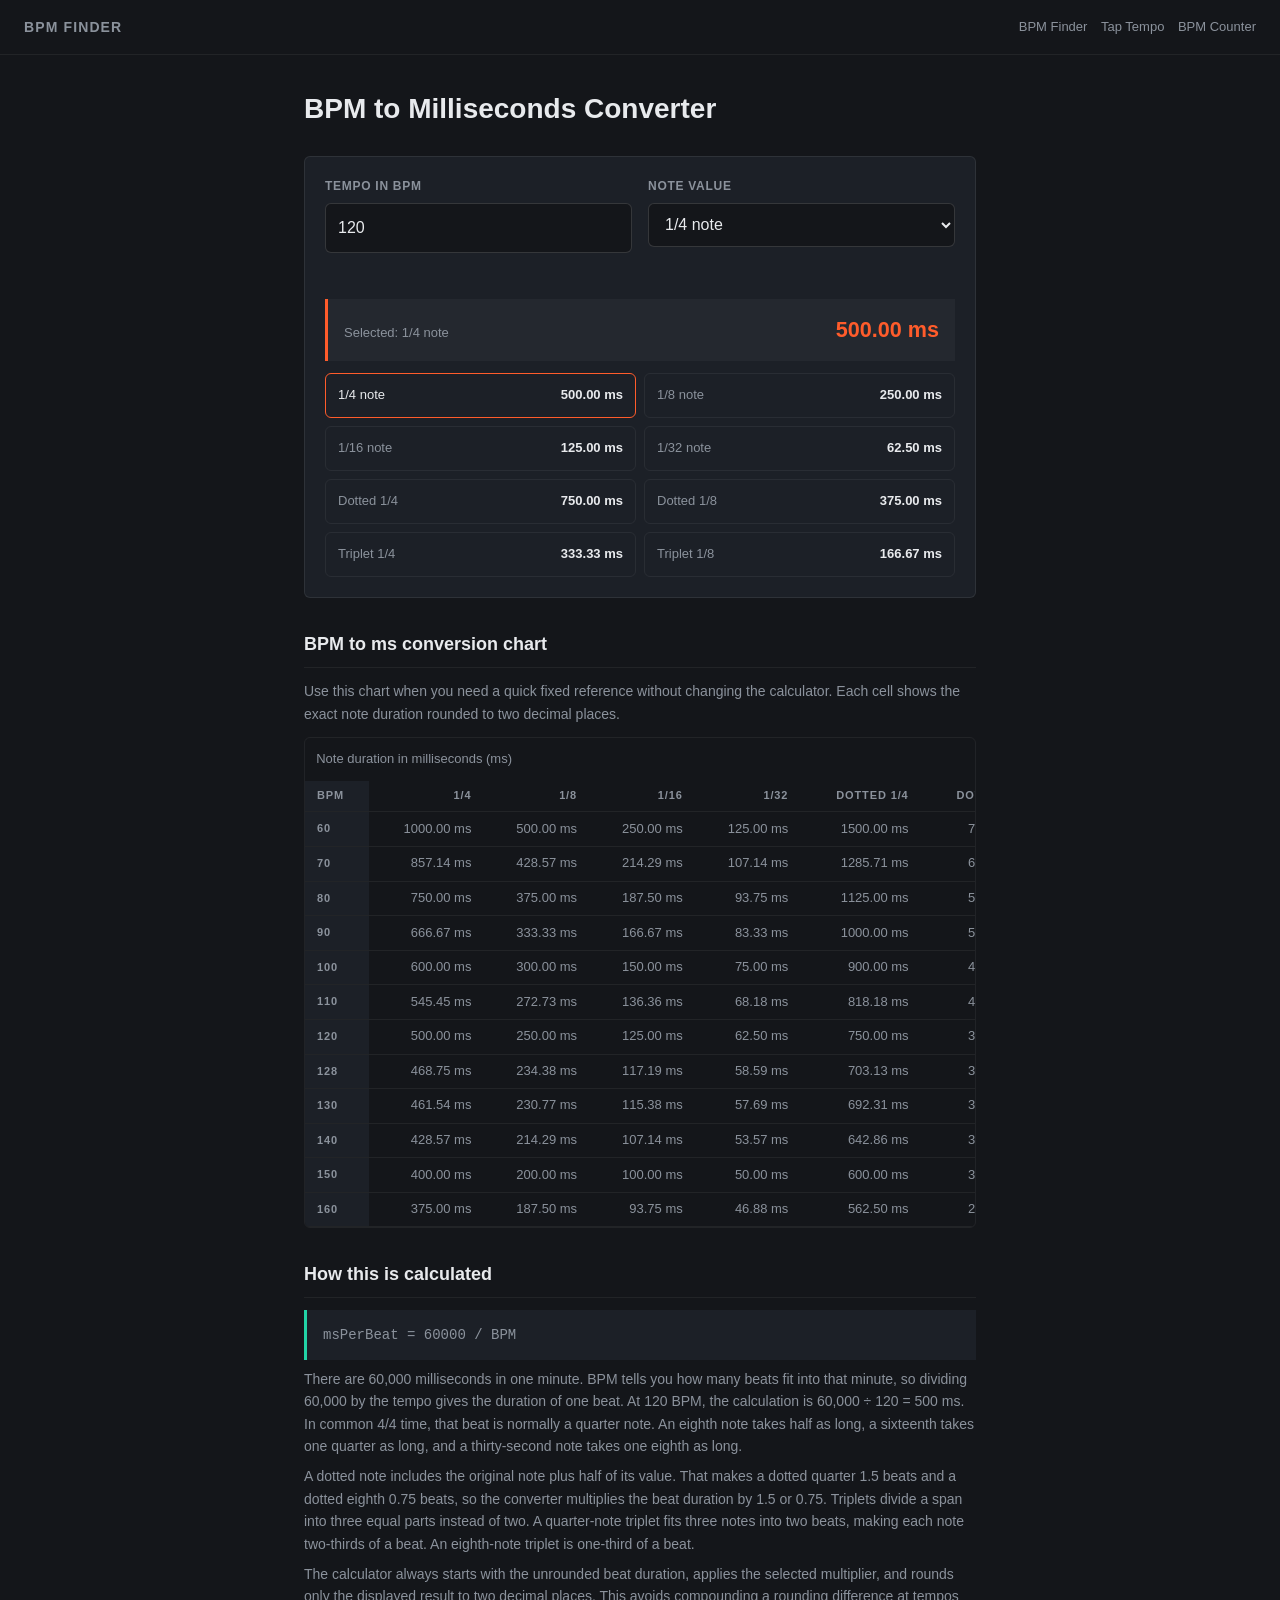
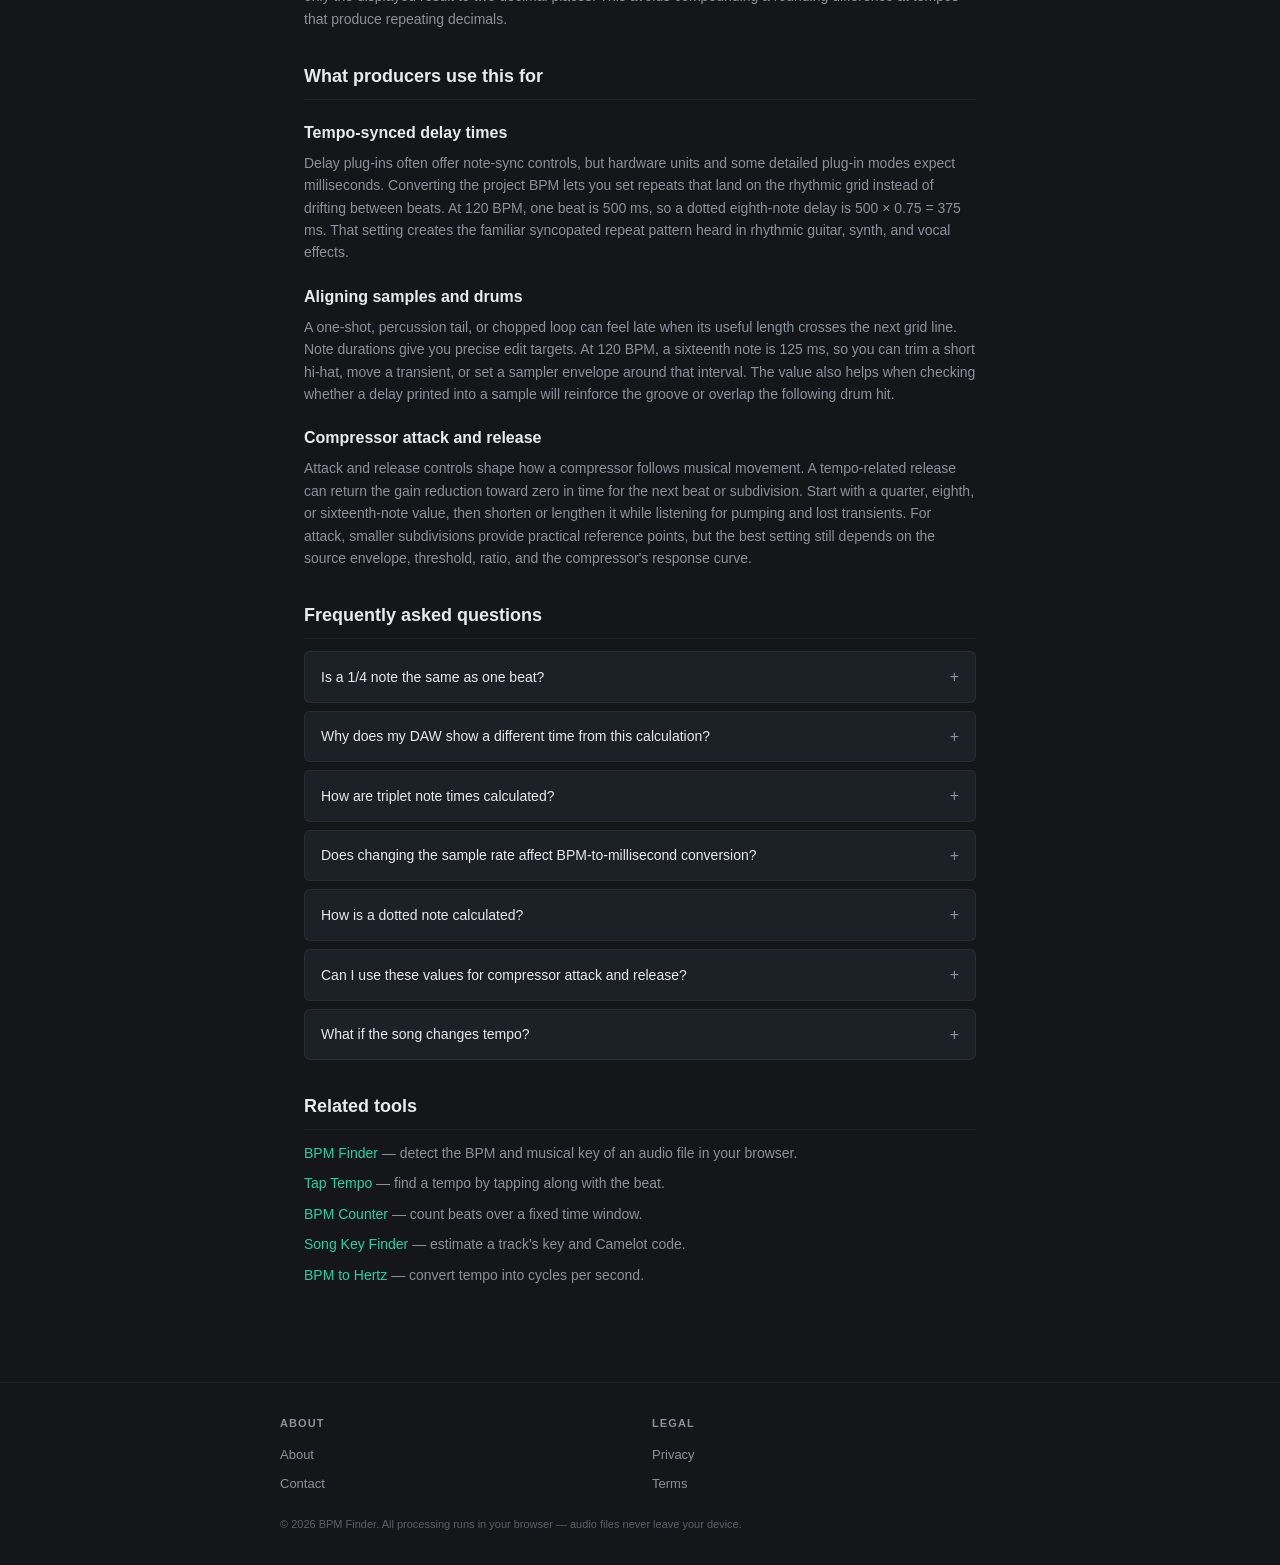
==== bpm-to-milliseconds/index.html @ 35e0aa10 "Add BPM to milliseconds converter" ====
<!DOCTYPE html>
<html lang="en">
<head>
  <meta charset="UTF-8">
  <meta name="viewport" content="width=device-width, initial-scale=1">
  <title>BPM to milliseconds converter for delay times | Free</title>
  <meta name="description" content="Free BPM to milliseconds converter for delay, samples, and compressor timing. Runs locally in your browser with no signup or upload required.">
  <link rel="canonical" href="https://getbpmfinder.com/bpm-to-milliseconds/">
  <meta property="og:type" content="website">
  <meta property="og:site_name" content="BPM Finder">
  <meta property="og:title" content="BPM to milliseconds converter for delay times">
  <meta property="og:description" content="Convert BPM to note lengths in milliseconds for delay, sample alignment, and compressor timing. Free and calculated locally.">
  <meta property="og:url" content="https://getbpmfinder.com/bpm-to-milliseconds/">
  <meta property="og:image" content="https://getbpmfinder.com/og-image.png">
  <meta name="twitter:card" content="summary_large_image">
  <meta name="twitter:title" content="BPM to milliseconds converter for delay times">
  <meta name="twitter:description" content="Convert BPM to note lengths in milliseconds for delay, sample alignment, and compressor timing.">
  <meta name="twitter:image" content="https://getbpmfinder.com/og-image.png">
  <link rel="icon" href="data:image/svg+xml,%3Csvg xmlns='http://www.w3.org/2000/svg' viewBox='0 0 32 32'%3E%3Crect width='32' height='32' rx='6' fill='%2314161a'/%3E%3Ctext x='16' y='21' font-family='monospace' font-size='11' font-weight='bold' fill='%23ff5c2b' text-anchor='middle'%3EMS%3C/text%3E%3C/svg%3E">
  <link rel="stylesheet" href="/style.css">
  <style>
    .site-header {
      display: flex;
      align-items: center;
      justify-content: space-between;
      gap: 1rem;
    }

    .site-nav {
      display: flex;
      flex-wrap: wrap;
      justify-content: flex-end;
      gap: 0.85rem;
      font-size: 0.8125rem;
    }

    .site-nav a {
      color: var(--text-muted);
      text-decoration: none;
    }

    .site-nav a:hover,
    .site-nav a:focus-visible {
      color: var(--text);
    }

    .converter-panel {
      background: var(--card);
      border: 1px solid rgba(255,255,255,0.08);
      border-radius: var(--radius);
      padding: 1.25rem;
      margin-bottom: 2rem;
    }

    .converter-controls {
      display: grid;
      grid-template-columns: repeat(2, minmax(0, 1fr));
      gap: 1rem;
      margin-bottom: 1rem;
    }

    .converter-field {
      display: flex;
      flex-direction: column;
      gap: 0.4rem;
    }

    .converter-field label {
      color: var(--text-muted);
      font-size: 0.75rem;
      font-weight: 600;
      letter-spacing: 0.06em;
      text-transform: uppercase;
    }

    .converter-input,
    .converter-select {
      width: 100%;
      min-height: 44px;
      padding: 0.7rem 0.75rem;
      border: 1px solid rgba(255,255,255,0.14);
      border-radius: var(--radius);
      background: var(--bg);
      color: var(--text);
      font: inherit;
    }

    .converter-input:focus,
    .converter-select:focus {
      border-color: var(--accent);
      outline: 2px solid rgba(255,92,43,0.2);
      outline-offset: 1px;
    }

    .input-message {
      min-height: 1.4em;
      margin: 0 0 0.75rem;
      color: #ff9b7c;
      font-size: 0.8125rem;
    }

    .selected-result {
      display: flex;
      align-items: baseline;
      justify-content: space-between;
      gap: 1rem;
      padding: 0.85rem 1rem;
      margin-bottom: 0.75rem;
      border-left: 3px solid var(--accent);
      background: rgba(255,255,255,0.035);
    }

    .selected-result span:first-child {
      color: var(--text-muted);
      font-size: 0.8125rem;
    }

    .selected-result strong {
      color: var(--accent);
      font-family: var(--font-heading);
      font-size: 1.35rem;
    }

    .note-results {
      display: grid;
      grid-template-columns: repeat(2, minmax(0, 1fr));
      gap: 0.5rem;
      list-style: none;
      padding: 0;
      margin: 0;
    }

    .note-result {
      display: flex;
      justify-content: space-between;
      gap: 0.75rem;
      padding: 0.7rem 0.75rem;
      border: 1px solid rgba(255,255,255,0.06);
      border-radius: var(--radius);
      color: var(--text-muted);
      font-size: 0.8125rem;
    }

    .note-result output {
      color: var(--text);
      font-weight: 600;
      white-space: nowrap;
    }

    .note-result.is-selected {
      border-color: var(--accent);
      color: var(--text);
    }

    .results-invalid .note-result output,
    .results-invalid .selected-result strong {
      color: var(--text-muted);
    }

    .chart-wrap {
      overflow-x: auto;
      margin: 0.75rem 0;
      border: 1px solid rgba(255,255,255,0.06);
      border-radius: var(--radius);
    }

    .conversion-table {
      min-width: 980px;
      margin: 0;
      font-variant-numeric: tabular-nums;
    }

    .conversion-table caption {
      padding: 0.7rem;
      color: var(--text-muted);
      text-align: left;
      caption-side: top;
    }

    .conversion-table th,
    .conversion-table td {
      white-space: nowrap;
      text-align: right;
    }

    .conversion-table th:first-child,
    .conversion-table td:first-child {
      position: sticky;
      left: 0;
      z-index: 1;
      text-align: left;
      background: var(--card);
    }

    .use-case h3 {
      margin: 1.25rem 0 0.4rem;
      color: var(--text);
      font-size: 1rem;
    }

    .formula {
      padding: 0.85rem 1rem;
      border-left: 3px solid var(--accent2);
      background: var(--card);
      color: var(--text);
      font-family: ui-monospace, SFMono-Regular, Menlo, Monaco, Consolas, monospace;
      overflow-wrap: anywhere;
    }

    @media (max-width: 620px) {
      .site-header {
        align-items: flex-start;
        flex-direction: column;
      }

      .site-nav {
        justify-content: flex-start;
      }

      .converter-controls,
      .note-results {
        grid-template-columns: 1fr;
      }

      .selected-result {
        align-items: flex-start;
        flex-direction: column;
        gap: 0.25rem;
      }
    }
  </style>
  <script type="application/ld+json">
  {
    "@context": "https://schema.org",
    "@graph": [
      {
        "@type": "WebApplication",
        "@id": "https://getbpmfinder.com/bpm-to-milliseconds/#app",
        "name": "BPM to Milliseconds Converter",
        "url": "https://getbpmfinder.com/bpm-to-milliseconds/",
        "applicationCategory": "UtilitiesApplication",
        "operatingSystem": "Any",
        "offers": {
          "@type": "Offer",
          "price": "0",
          "priceCurrency": "USD"
        },
        "description": "Convert BPM into millisecond values for quarter, eighth, sixteenth, thirty-second, dotted, and triplet notes in your browser."
      },
      {
        "@type": "FAQPage",
        "@id": "https://getbpmfinder.com/bpm-to-milliseconds/#faq",
        "mainEntity": [
          {
            "@type": "Question",
            "name": "Is a quarter note the same as one beat?",
            "acceptedAnswer": {
              "@type": "Answer",
              "text": "In 4/4 time, the quarter note normally receives one beat, so a quarter note and one beat have the same duration. Other time signatures can assign the beat to a different note value, so check the meter and the DAW grid before treating them as identical."
            }
          },
          {
            "@type": "Question",
            "name": "Why does my DAW show a different time from this calculation?",
            "acceptedAnswer": {
              "@type": "Answer",
              "text": "A DAW or plug-in may display a rounded value, samples instead of milliseconds, or the final timing after latency compensation. Sample-rate conversion and plug-in delay compensation can change how a time is represented or when audio is heard, even though the BPM-to-millisecond value itself follows the same formula."
            }
          },
          {
            "@type": "Question",
            "name": "How are triplet note times calculated?",
            "acceptedAnswer": {
              "@type": "Answer",
              "text": "A quarter-note triplet fits three equal notes into the time normally occupied by two quarter notes, so multiply the beat duration by 2/3. An eighth-note triplet is half that duration, which is the beat duration multiplied by 1/3."
            }
          },
          {
            "@type": "Question",
            "name": "Does changing the sample rate affect BPM-to-millisecond conversion?",
            "acceptedAnswer": {
              "@type": "Answer",
              "text": "No. The conversion depends only on BPM and note value. Changing the sample rate changes how many digital samples occur during that millisecond duration, but it does not change the duration in milliseconds."
            }
          },
          {
            "@type": "Question",
            "name": "How is a dotted note calculated?",
            "acceptedAnswer": {
              "@type": "Answer",
              "text": "A dot adds half of the original note value. A dotted quarter note is one quarter note plus one eighth note, so it lasts 1.5 beats. A dotted eighth note lasts 0.75 of a beat."
            }
          },
          {
            "@type": "Question",
            "name": "Can I use these values for compressor attack and release?",
            "acceptedAnswer": {
              "@type": "Answer",
              "text": "Yes, these values provide tempo-related starting points for attack and release controls measured in milliseconds. The musical result still depends on the source, compressor design, threshold, and ratio, so adjust by ear after entering a calculated value."
            }
          },
          {
            "@type": "Question",
            "name": "What if the song changes tempo?",
            "acceptedAnswer": {
              "@type": "Answer",
              "text": "Use the BPM of the section where the effect or edit occurs. A single conversion cannot represent multiple tempos at once. For tempo maps, automate the plug-in time or use note-synced mode so the DAW follows each tempo change."
            }
          }
        ]
      },
      {
        "@type": "BreadcrumbList",
        "@id": "https://getbpmfinder.com/bpm-to-milliseconds/#breadcrumb",
        "itemListElement": [
          {
            "@type": "ListItem",
            "position": 1,
            "name": "Home",
            "item": "https://getbpmfinder.com/"
          },
          {
            "@type": "ListItem",
            "position": 2,
            "name": "BPM to Milliseconds",
            "item": "https://getbpmfinder.com/bpm-to-milliseconds/"
          }
        ]
      }
    ]
  }
  </script>
</head>
<body>

<header class="site-header">
  <a href="/" class="site-logo">BPM Finder</a>
  <nav class="site-nav" aria-label="Primary navigation">
    <a href="/">BPM Finder</a>
    <a href="/tap-tempo/">Tap Tempo</a>
    <a href="/bpm-counter/">BPM Counter</a>
  </nav>
</header>

<main>
  <h1>BPM to Milliseconds Converter</h1>

  <section class="converter-panel" aria-label="BPM to milliseconds calculator">
    <div class="converter-controls">
      <div class="converter-field">
        <label for="bpmInput">Tempo in BPM</label>
        <input class="converter-input" id="bpmInput" name="bpm" type="number" min="20" max="300" step="0.01" value="120" inputmode="decimal" aria-describedby="bpmMessage">
      </div>
      <div class="converter-field">
        <label for="noteSelect">Note value</label>
        <select class="converter-select" id="noteSelect" name="note">
          <option value="quarter" selected>1/4 note</option>
          <option value="eighth">1/8 note</option>
          <option value="sixteenth">1/16 note</option>
          <option value="thirtySecond">1/32 note</option>
          <option value="dottedQuarter">Dotted 1/4</option>
          <option value="dottedEighth">Dotted 1/8</option>
          <option value="quarterTriplet">Triplet 1/4</option>
          <option value="eighthTriplet">Triplet 1/8</option>
        </select>
      </div>
    </div>

    <p class="input-message" id="bpmMessage" role="alert" aria-live="polite"></p>

    <div id="resultsCard" aria-live="polite">
      <div class="selected-result">
        <span id="selectedLabel">Selected: 1/4 note</span>
        <strong id="selectedValue">500.00 ms</strong>
      </div>
      <ul class="note-results" aria-label="All note values">
        <li class="note-result is-selected" data-note="quarter"><span>1/4 note</span><output id="quarterResult">500.00 ms</output></li>
        <li class="note-result" data-note="eighth"><span>1/8 note</span><output id="eighthResult">250.00 ms</output></li>
        <li class="note-result" data-note="sixteenth"><span>1/16 note</span><output id="sixteenthResult">125.00 ms</output></li>
        <li class="note-result" data-note="thirtySecond"><span>1/32 note</span><output id="thirtySecondResult">62.50 ms</output></li>
        <li class="note-result" data-note="dottedQuarter"><span>Dotted 1/4</span><output id="dottedQuarterResult">750.00 ms</output></li>
        <li class="note-result" data-note="dottedEighth"><span>Dotted 1/8</span><output id="dottedEighthResult">375.00 ms</output></li>
        <li class="note-result" data-note="quarterTriplet"><span>Triplet 1/4</span><output id="quarterTripletResult">333.33 ms</output></li>
        <li class="note-result" data-note="eighthTriplet"><span>Triplet 1/8</span><output id="eighthTripletResult">166.67 ms</output></li>
      </ul>
    </div>
  </section>

  <section class="info-section">
    <h2>BPM to ms conversion chart</h2>
    <p>Use this chart when you need a quick fixed reference without changing the calculator. Each cell shows the exact note duration rounded to two decimal places.</p>
    <div class="chart-wrap" tabindex="0" aria-label="Scrollable BPM conversion chart">
      <table class="bpm-table conversion-table">
        <caption>Note duration in milliseconds (ms)</caption>
        <thead>
          <tr>
            <th scope="col">BPM</th>
            <th scope="col">1/4</th>
            <th scope="col">1/8</th>
            <th scope="col">1/16</th>
            <th scope="col">1/32</th>
            <th scope="col">Dotted 1/4</th>
            <th scope="col">Dotted 1/8</th>
            <th scope="col">Triplet 1/4</th>
            <th scope="col">Triplet 1/8</th>
          </tr>
        </thead>
        <tbody>
          <tr><th scope="row">60</th><td>1000.00 ms</td><td>500.00 ms</td><td>250.00 ms</td><td>125.00 ms</td><td>1500.00 ms</td><td>750.00 ms</td><td>666.67 ms</td><td>333.33 ms</td></tr>
          <tr><th scope="row">70</th><td>857.14 ms</td><td>428.57 ms</td><td>214.29 ms</td><td>107.14 ms</td><td>1285.71 ms</td><td>642.86 ms</td><td>571.43 ms</td><td>285.71 ms</td></tr>
          <tr><th scope="row">80</th><td>750.00 ms</td><td>375.00 ms</td><td>187.50 ms</td><td>93.75 ms</td><td>1125.00 ms</td><td>562.50 ms</td><td>500.00 ms</td><td>250.00 ms</td></tr>
          <tr><th scope="row">90</th><td>666.67 ms</td><td>333.33 ms</td><td>166.67 ms</td><td>83.33 ms</td><td>1000.00 ms</td><td>500.00 ms</td><td>444.44 ms</td><td>222.22 ms</td></tr>
          <tr><th scope="row">100</th><td>600.00 ms</td><td>300.00 ms</td><td>150.00 ms</td><td>75.00 ms</td><td>900.00 ms</td><td>450.00 ms</td><td>400.00 ms</td><td>200.00 ms</td></tr>
          <tr><th scope="row">110</th><td>545.45 ms</td><td>272.73 ms</td><td>136.36 ms</td><td>68.18 ms</td><td>818.18 ms</td><td>409.09 ms</td><td>363.64 ms</td><td>181.82 ms</td></tr>
          <tr><th scope="row">120</th><td>500.00 ms</td><td>250.00 ms</td><td>125.00 ms</td><td>62.50 ms</td><td>750.00 ms</td><td>375.00 ms</td><td>333.33 ms</td><td>166.67 ms</td></tr>
          <tr><th scope="row">128</th><td>468.75 ms</td><td>234.38 ms</td><td>117.19 ms</td><td>58.59 ms</td><td>703.13 ms</td><td>351.56 ms</td><td>312.50 ms</td><td>156.25 ms</td></tr>
          <tr><th scope="row">130</th><td>461.54 ms</td><td>230.77 ms</td><td>115.38 ms</td><td>57.69 ms</td><td>692.31 ms</td><td>346.15 ms</td><td>307.69 ms</td><td>153.85 ms</td></tr>
          <tr><th scope="row">140</th><td>428.57 ms</td><td>214.29 ms</td><td>107.14 ms</td><td>53.57 ms</td><td>642.86 ms</td><td>321.43 ms</td><td>285.71 ms</td><td>142.86 ms</td></tr>
          <tr><th scope="row">150</th><td>400.00 ms</td><td>200.00 ms</td><td>100.00 ms</td><td>50.00 ms</td><td>600.00 ms</td><td>300.00 ms</td><td>266.67 ms</td><td>133.33 ms</td></tr>
          <tr><th scope="row">160</th><td>375.00 ms</td><td>187.50 ms</td><td>93.75 ms</td><td>46.88 ms</td><td>562.50 ms</td><td>281.25 ms</td><td>250.00 ms</td><td>125.00 ms</td></tr>
        </tbody>
      </table>
    </div>
  </section>

  <section class="info-section">
    <h2>How this is calculated</h2>
    <p class="formula">msPerBeat = 60000 / BPM</p>
    <p>There are 60,000 milliseconds in one minute. BPM tells you how many beats fit into that minute, so dividing 60,000 by the tempo gives the duration of one beat. At 120 BPM, the calculation is 60,000 ÷ 120 = 500 ms. In common 4/4 time, that beat is normally a quarter note. An eighth note takes half as long, a sixteenth takes one quarter as long, and a thirty-second note takes one eighth as long.</p>
    <p>A dotted note includes the original note plus half of its value. That makes a dotted quarter 1.5 beats and a dotted eighth 0.75 beats, so the converter multiplies the beat duration by 1.5 or 0.75. Triplets divide a span into three equal parts instead of two. A quarter-note triplet fits three notes into two beats, making each note two-thirds of a beat. An eighth-note triplet is one-third of a beat.</p>
    <p>The calculator always starts with the unrounded beat duration, applies the selected multiplier, and rounds only the displayed result to two decimal places. This avoids compounding a rounding difference at tempos that produce repeating decimals.</p>
  </section>

  <section class="info-section use-case">
    <h2>What producers use this for</h2>

    <h3>Tempo-synced delay times</h3>
    <p>Delay plug-ins often offer note-sync controls, but hardware units and some detailed plug-in modes expect milliseconds. Converting the project BPM lets you set repeats that land on the rhythmic grid instead of drifting between beats. At 120 BPM, one beat is 500 ms, so a dotted eighth-note delay is 500 × 0.75 = 375 ms. That setting creates the familiar syncopated repeat pattern heard in rhythmic guitar, synth, and vocal effects.</p>

    <h3>Aligning samples and drums</h3>
    <p>A one-shot, percussion tail, or chopped loop can feel late when its useful length crosses the next grid line. Note durations give you precise edit targets. At 120 BPM, a sixteenth note is 125 ms, so you can trim a short hi-hat, move a transient, or set a sampler envelope around that interval. The value also helps when checking whether a delay printed into a sample will reinforce the groove or overlap the following drum hit.</p>

    <h3>Compressor attack and release</h3>
    <p>Attack and release controls shape how a compressor follows musical movement. A tempo-related release can return the gain reduction toward zero in time for the next beat or subdivision. Start with a quarter, eighth, or sixteenth-note value, then shorten or lengthen it while listening for pumping and lost transients. For attack, smaller subdivisions provide practical reference points, but the best setting still depends on the source envelope, threshold, ratio, and the compressor's response curve.</p>
  </section>

  <section class="info-section faq-section">
    <h2>Frequently asked questions</h2>

    <details>
      <summary>Is a 1/4 note the same as one beat?</summary>
      <div class="faq-answer">In 4/4 time, the quarter note normally receives one beat, so a quarter note and one beat have the same duration. Other time signatures can assign the beat to a different note value, so check the meter and the DAW grid before treating them as identical.</div>
    </details>

    <details>
      <summary>Why does my DAW show a different time from this calculation?</summary>
      <div class="faq-answer">A DAW or plug-in may display a rounded value, samples instead of milliseconds, or the final timing after latency compensation. Sample-rate conversion and plug-in delay compensation can change how a time is represented or when audio is heard, even though the BPM-to-millisecond value itself follows the same formula.</div>
    </details>

    <details>
      <summary>How are triplet note times calculated?</summary>
      <div class="faq-answer">A quarter-note triplet fits three equal notes into the time normally occupied by two quarter notes, so multiply the beat duration by 2/3. An eighth-note triplet is half that duration, which is the beat duration multiplied by 1/3.</div>
    </details>

    <details>
      <summary>Does changing the sample rate affect BPM-to-millisecond conversion?</summary>
      <div class="faq-answer">No. The conversion depends only on BPM and note value. Changing the sample rate changes how many digital samples occur during that millisecond duration, but it does not change the duration in milliseconds.</div>
    </details>

    <details>
      <summary>How is a dotted note calculated?</summary>
      <div class="faq-answer">A dot adds half of the original note value. A dotted quarter note is one quarter note plus one eighth note, so it lasts 1.5 beats. A dotted eighth note lasts 0.75 of a beat.</div>
    </details>

    <details>
      <summary>Can I use these values for compressor attack and release?</summary>
      <div class="faq-answer">Yes, these values provide tempo-related starting points for attack and release controls measured in milliseconds. The musical result still depends on the source, compressor design, threshold, and ratio, so adjust by ear after entering a calculated value.</div>
    </details>

    <details>
      <summary>What if the song changes tempo?</summary>
      <div class="faq-answer">Use the BPM of the section where the effect or edit occurs. A single conversion cannot represent multiple tempos at once. For tempo maps, automate the plug-in time or use note-synced mode so the DAW follows each tempo change.</div>
    </details>
  </section>

  <section class="info-section">
    <h2>Related tools</h2>
    <ul class="related-list">
      <li><a href="/">BPM Finder</a> — detect the BPM and musical key of an audio file in your browser.</li>
      <li><a href="/tap-tempo/">Tap Tempo</a> — find a tempo by tapping along with the beat.</li>
      <li><a href="/bpm-counter/">BPM Counter</a> — count beats over a fixed time window.</li>
      <li><a href="/song-key-finder/">Song Key Finder</a> — estimate a track's key and Camelot code.</li>
      <li><a href="/bpm-to-hertz/">BPM to Hertz</a> — convert tempo into cycles per second.</li>
    </ul>
  </section>
</main>

<footer class="site-footer">
  <div class="footer-inner">
    <div class="footer-col">
      <h3>About</h3>
      <ul>
        <li><a href="/about/">About</a></li>
        <li><a href="/contact/">Contact</a></li>
      </ul>
    </div>
    <div class="footer-col">
      <h3>Legal</h3>
      <ul>
        <li><a href="/privacy/">Privacy</a></li>
        <li><a href="/terms/">Terms</a></li>
      </ul>
    </div>
  </div>
  <p class="footer-copy">&copy; 2026 BPM Finder. All processing runs in your browser — audio files never leave your device.</p>
</footer>

<script>
const bpmInput = document.getElementById('bpmInput');
const noteSelect = document.getElementById('noteSelect');
const bpmMessage = document.getElementById('bpmMessage');
const resultsCard = document.getElementById('resultsCard');
const selectedLabel = document.getElementById('selectedLabel');
const selectedValue = document.getElementById('selectedValue');

const noteValues = {
  quarter: { label: '1/4 note', multiplier: 1 },
  eighth: { label: '1/8 note', multiplier: 0.5 },
  sixteenth: { label: '1/16 note', multiplier: 0.25 },
  thirtySecond: { label: '1/32 note', multiplier: 0.125 },
  dottedQuarter: { label: 'Dotted 1/4', multiplier: 1.5 },
  dottedEighth: { label: 'Dotted 1/8', multiplier: 0.75 },
  quarterTriplet: { label: 'Triplet 1/4', multiplier: 2 / 3 },
  eighthTriplet: { label: 'Triplet 1/8', multiplier: 1 / 3 }
};

function showInvalidInput() {
  bpmMessage.textContent = 'Enter a valid BPM from 20 to 300.';
  resultsCard.classList.add('results-invalid');
  selectedValue.textContent = '—';

  Object.keys(noteValues).forEach((key) => {
    document.getElementById(key + 'Result').textContent = '—';
  });
}

function updateConverter() {
  const rawValue = bpmInput.value.trim();
  const bpm = Number(rawValue);

  if (rawValue === '' || !Number.isFinite(bpm) || bpm < 20 || bpm > 300) {
    showInvalidInput();
    return;
  }

  bpmMessage.textContent = '';
  resultsCard.classList.remove('results-invalid');
  const msPerBeat = 60000 / bpm;

  Object.entries(noteValues).forEach(([key, note]) => {
    const value = msPerBeat * note.multiplier;
    document.getElementById(key + 'Result').textContent = value.toFixed(2) + ' ms';
  });

  const selectedKey = noteSelect.value;
  const selectedNote = noteValues[selectedKey];
  selectedLabel.textContent = 'Selected: ' + selectedNote.label;
  selectedValue.textContent = (msPerBeat * selectedNote.multiplier).toFixed(2) + ' ms';

  document.querySelectorAll('.note-result').forEach((row) => {
    row.classList.toggle('is-selected', row.dataset.note === selectedKey);
  });
}

bpmInput.addEventListener('input', updateConverter);
noteSelect.addEventListener('change', updateConverter);
updateConverter();
</script>
</body>
</html>
---- style.css ----
/* ============================================
   BPM Finder — style.css
   Design: dark hardware-panel aesthetic
   ============================================ */

:root {
  --bg: #14161a;
  --card: #1c2027;
  --card-hover: #23272f;
  --text: #e8eaed;
  --text-muted: #8b929c;
  --accent: #ff5c2b;
  --accent2: #22d3a6;
  --radius: 6px;
  --font-heading: 'Space Grotesk', sans-serif;
  --font-body: 'Inter', sans-serif;
  --transition: 0.2s ease;
}

/* Reset */
*, *::before, *::after {
  box-sizing: border-box;
  margin: 0;
  padding: 0;
}

html {
  font-size: 16px;
  -webkit-text-size-adjust: 100%;
}

body {
  font-family: var(--font-body);
  background: var(--bg);
  color: var(--text);
  line-height: 1.6;
  min-height: 100vh;
  display: flex;
  flex-direction: column;
}

/* Focus ring */
:focus-visible {
  outline: 2px solid var(--accent2);
  outline-offset: 2px;
}

/* Reduced motion */
@media (prefers-reduced-motion: reduce) {
  *, *::before, *::after {
    animation-duration: 0.01ms !important;
    animation-iteration-count: 1 !important;
    transition-duration: 0.01ms !important;
  }
}

/* ---- Header ---- */
.site-header {
  padding: 1rem 1.5rem;
  border-bottom: 1px solid rgba(255,255,255,0.06);
}

.site-logo {
  font-family: var(--font-heading);
  font-size: 0.875rem;
  font-weight: 700;
  letter-spacing: 0.08em;
  text-transform: uppercase;
  color: var(--text-muted);
  text-decoration: none;
  transition: color var(--transition);
}

.site-logo:hover {
  color: var(--text);
}

/* ---- Main ---- */
main {
  max-width: 720px;
  margin: 0 auto;
  padding: 2rem 1.5rem 4rem;
  width: 100%;
  flex: 1;
}

h1 {
  font-family: var(--font-heading);
  font-size: 1.75rem;
  font-weight: 700;
  margin-bottom: 1.5rem;
  color: var(--text);
}

h2 {
  font-family: var(--font-heading);
  font-size: 1.125rem;
  font-weight: 600;
  margin-bottom: 0.75rem;
  color: var(--text);
}

/* ---- Tool Area / Cover ---- */
#toolCover,
#toolProgress,
#toolError {
  display: flex;
  flex-direction: column;
  align-items: center;
  justify-content: center;
  gap: 0.75rem;
  flex: 1;
}

.hidden {
  display: none !important;
}

/* ---- Dual-mode grid ---- */
.tool-grid {
  display: grid;
  grid-template-columns: 1fr 1fr;
  gap: 0.75rem;
  margin-bottom: 1rem;
}

.mode-card {
  background: var(--card);
  border: 1px solid rgba(255,255,255,0.06);
  border-radius: var(--radius);
  padding: 1rem 1.25rem 1.25rem;
  min-height: 230px;
  display: flex;
  flex-direction: column;
}

.mode-title {
  font-size: 0.8125rem;
  text-transform: uppercase;
  letter-spacing: 0.08em;
  color: var(--text-muted);
  border-bottom: 1px solid rgba(255,255,255,0.06);
  padding-bottom: 0.5rem;
  margin-bottom: 0.875rem;
}

/* Trust badges line */
.trust-badges {
  display: flex;
  flex-wrap: wrap;
  gap: 0.375rem;
  margin-bottom: 0.75rem;
}

.trust-badges span {
  font-size: 0.6875rem;
  font-weight: 600;
  letter-spacing: 0.03em;
  color: var(--accent2);
  border: 1px solid rgba(34, 211, 166, 0.3);
  border-radius: 3px;
  padding: 0.15em 0.5em;
}

/* Upload zone inside mode card */
.mode-card .drop-zone {
  max-width: none;
  padding: 1.5rem 1rem;
}

/* Big tap button */
.tap-btn-big {
  width: 100%;
  font-size: 2.25rem;
  line-height: 1.1;
  padding: 1.5rem 1rem;
  margin: 0 auto;
  max-width: 280px;
}

.tap-btn-sub {
  display: block;
  font-family: var(--font-body);
  font-size: 0.75rem;
  font-weight: 400;
  color: var(--text-muted);
  margin-top: 0.375rem;
}

.tap-controls {
  text-align: center;
  margin-top: 0.75rem;
}

/* Secondary mode card (tap tempo) — visually de-emphasized */
.mode-secondary {
  opacity: 0.85;
}

/* Related tools list */
.related-list {
  list-style: none;
  padding: 0;
}

.related-list li {
  margin-bottom: 0.5rem;
  font-size: 0.875rem;
  color: var(--text-muted);
}

.related-list a {
  color: var(--accent2);
  font-weight: 500;
  text-decoration: none;
  transition: color var(--transition);
}

.related-list a:hover {
  color: var(--text);
}

/* ---- Tap-tool panel (inner pages) ---- */
.tap-tool-panel {
  background: var(--card);
  border: 1px solid rgba(255,255,255,0.06);
  border-radius: var(--radius);
  padding: 2rem 1.5rem;
  margin-bottom: 1rem;
  display: flex;
  flex-direction: column;
  align-items: center;
  gap: 0.75rem;
}

/* ---- BPM Counter specific ---- */
.counter-instructions {
  font-size: 0.875rem;
  color: var(--text-muted);
  text-align: center;
  max-width: 400px;
}

.counter-controls {
  display: flex;
  align-items: center;
  gap: 0.5rem;
  margin-bottom: 0.5rem;
}

.counter-label {
  font-size: 0.8125rem;
  color: var(--text-muted);
}

.counter-select {
  font-family: var(--font-body);
  font-size: 0.8125rem;
  padding: 0.3rem 0.6rem;
  border: 1px solid rgba(255,255,255,0.12);
  border-radius: var(--radius);
  background: var(--card-hover);
  color: var(--text);
}

.counter-status {
  font-family: var(--font-heading);
  font-size: 1rem;
  color: var(--text-muted);
  font-variant-numeric: tabular-nums;
}

.counter-status strong {
  color: var(--accent);
}

/* ---- Tap-link (homepage) ---- */
.tap-link {
  text-align: center;
  font-size: 0.875rem;
  color: var(--text-muted);
  margin-bottom: 1rem;
}

.tap-link a {
  color: var(--accent2);
  font-weight: 500;
  text-decoration: none;
}

.tap-link a:hover {
  color: var(--text);
}

/* Cover */
.drop-zone {
  position: relative;
  width: 100%;
  max-width: 400px;
  border: 2px dashed rgba(255,255,255,0.15);
  border-radius: var(--radius);
  padding: 2rem 1rem;
  text-align: center;
  cursor: pointer;
  transition: border-color var(--transition), background var(--transition);
}

.drop-zone:hover,
.drop-zone.drag-over {
  border-color: var(--accent);
  background: rgba(255, 92, 43, 0.06);
}

.drop-zone input[type="file"] {
  position: absolute;
  inset: 0;
  opacity: 0;
  cursor: pointer;
}

.drop-zone .drop-icon {
  display: block;
  font-size: 2rem;
  margin-bottom: 0.5rem;
  color: var(--text-muted);
}

.drop-zone .drop-label {
  font-size: 0.875rem;
  color: var(--text-muted);
}

.drop-zone .drop-label strong {
  color: var(--accent);
}

.format-hint {
  font-size: 0.75rem;
  color: var(--text-muted);
  margin-top: 0.75rem;
}

/* Progress */
.progress-bar-wrap {
  width: 100%;
  max-width: 360px;
  height: 6px;
  background: rgba(255,255,255,0.08);
  border-radius: 3px;
  overflow: hidden;
}

.progress-bar-fill {
  height: 100%;
  width: 0%;
  background: var(--accent);
  border-radius: 3px;
  transition: width 0.3s ease;
}

.progress-stage {
  font-size: 0.8125rem;
  color: var(--text-muted);
}

/* Error message */
.error-msg {
  color: var(--accent);
  font-size: 0.9375rem;
  text-align: center;
  max-width: 360px;
}

/* ---- Results Panel (shared, below the mode grid) ---- */
.tool-results-panel {
  background: var(--card);
  border: 1px solid rgba(255,255,255,0.06);
  border-radius: var(--radius);
  padding: 1.5rem 2rem;
  margin-bottom: 1rem;
}

/* BPM readout — signature hardware panel */
.bpm-readout {
  width: 100%;
  max-width: 340px;
  margin: 0 auto 1rem;
  padding: 1rem 0;
  position: relative;
  text-align: center;
}

.bpm-tick-top,
.bpm-tick-bottom {
  display: block;
  width: 100%;
  height: 4px;
  background: repeating-linear-gradient(
    90deg,
    var(--text-muted) 0,
    var(--text-muted) 1px,
    transparent 1px,
    transparent 8px
  );
  opacity: 0.3;
}

.bpm-number {
  font-family: var(--font-heading);
  font-size: 5rem;
  font-weight: 700;
  font-variant-numeric: tabular-nums;
  line-height: 1;
  padding: 0.5rem 0;
  color: var(--accent);
}

.bpm-unit {
  font-size: 0.875rem;
  color: var(--text-muted);
  font-weight: 400;
  letter-spacing: 0.05em;
}

/* Result details grid */
.result-details {
  display: grid;
  grid-template-columns: 1fr 1fr;
  gap: 0.75rem 1.5rem;
  width: 100%;
  max-width: 340px;
  margin: 0 auto 1.25rem;
}

.result-item {
  display: flex;
  flex-direction: column;
  gap: 0.15rem;
}

.result-label {
  font-size: 0.6875rem;
  text-transform: uppercase;
  letter-spacing: 0.08em;
  color: var(--text-muted);
}

.result-value {
  font-family: var(--font-heading);
  font-size: 1rem;
  font-weight: 600;
  color: var(--text);
}

.result-value.camelot {
  color: var(--accent2);
}

/* Confidence badge */
.confidence-badge {
  display: inline-block;
  font-size: 0.6875rem;
  font-weight: 600;
  text-transform: uppercase;
  letter-spacing: 0.05em;
  padding: 0.15em 0.5em;
  border-radius: 3px;
}

.confidence-badge.high {
  background: rgba(34, 211, 166, 0.15);
  color: var(--accent2);
}

.confidence-badge.medium {
  background: rgba(255, 183, 77, 0.15);
  color: #ffb74d;
}

.confidence-badge.low {
  background: rgba(255, 92, 43, 0.15);
  color: var(--accent);
}

/* Action buttons */
.result-actions {
  display: flex;
  flex-wrap: wrap;
  gap: 0.5rem;
  justify-content: center;
  width: 100%;
  max-width: 400px;
  margin: 0 auto 1rem;
}

.btn {
  font-family: var(--font-body);
  font-size: 0.8125rem;
  font-weight: 500;
  padding: 0.5rem 1rem;
  border: 1px solid rgba(255,255,255,0.12);
  border-radius: var(--radius);
  background: var(--card-hover);
  color: var(--text);
  cursor: pointer;
  transition: background var(--transition), border-color var(--transition);
  white-space: nowrap;
}

.btn:hover {
  background: rgba(255,255,255,0.08);
  border-color: rgba(255,255,255,0.2);
}

.btn:active {
  background: rgba(255,255,255,0.04);
}

.btn-accent {
  border-color: var(--accent);
  color: var(--accent);
}

.btn-accent:hover {
  background: rgba(255, 92, 43, 0.12);
}

.btn-accent2 {
  border-color: var(--accent2);
  color: var(--accent2);
}

.btn-accent2:hover {
  background: rgba(34, 211, 166, 0.12);
}

/* Tap tempo area */
.tap-area {
  text-align: center;
  margin-bottom: 0.75rem;
}

.tap-btn {
  font-family: var(--font-heading);
  font-size: 1.25rem;
  font-weight: 700;
  padding: 0.75rem 2rem;
  border: 2px solid var(--accent2);
  border-radius: var(--radius);
  background: transparent;
  color: var(--accent2);
  cursor: pointer;
  transition: background var(--transition), transform 0.08s ease;
  user-select: none;
  -webkit-user-select: none;
}

.tap-btn:hover {
  background: rgba(34, 211, 166, 0.08);
}

.tap-btn:active {
  transform: scale(0.96);
  background: rgba(34, 211, 166, 0.15);
}

.tap-hint {
  font-size: 0.75rem;
  color: var(--text-muted);
  margin-top: 0.25rem;
}

/* ---- BPM genre table ---- */
.bpm-table {
  width: 100%;
  border-collapse: collapse;
  font-size: 0.8125rem;
  margin: 0.75rem 0;
}

.bpm-table th,
.bpm-table td {
  text-align: left;
  padding: 0.4rem 0.75rem;
  border-bottom: 1px solid rgba(255,255,255,0.06);
}

.bpm-table th {
  font-family: var(--font-heading);
  font-size: 0.6875rem;
  text-transform: uppercase;
  letter-spacing: 0.08em;
  color: var(--text-muted);
}

.bpm-table td {
  color: var(--text-muted);
}

.bpm-table td:first-child {
  font-variant-numeric: tabular-nums;
  color: var(--text);
}

.bpm-table tbody tr.row-hit {
  background: rgba(34, 211, 166, 0.08);
  border-left: 2px solid var(--accent2);
}

.bpm-table tbody tr.row-hit td {
  color: var(--accent2);
  font-weight: 600;
}

/* Low confidence warning */
.low-conf-warn {
  font-size: 0.75rem;
  color: var(--accent);
  text-align: center;
  margin: 0.5rem 0 0;
  width: 100%;
}

/* ---- Info Sections ---- */
.info-section {
  margin-bottom: 2rem;
}

.info-section h2 {
  padding-bottom: 0.5rem;
  border-bottom: 1px solid rgba(255,255,255,0.06);
  margin-bottom: 0.75rem;
}

.info-section p {
  color: var(--text-muted);
  font-size: 0.875rem;
  margin-bottom: 0.5rem;
}

/* Numbered steps */
.steps {
  counter-reset: step;
  list-style: none;
  padding: 0;
}

.steps li {
  counter-increment: step;
  position: relative;
  padding-left: 2.25rem;
  margin-bottom: 0.75rem;
  font-size: 0.875rem;
  color: var(--text-muted);
}

.steps li::before {
  content: counter(step);
  position: absolute;
  left: 0;
  top: 0;
  font-family: var(--font-heading);
  font-weight: 700;
  font-size: 0.875rem;
  color: var(--accent);
  width: 1.5rem;
  height: 1.5rem;
  display: flex;
  align-items: center;
  justify-content: center;
  border: 1px solid var(--accent);
  border-radius: 50%;
}

/* ---- FAQ ---- */
.faq-section details {
  border: 1px solid rgba(255,255,255,0.06);
  border-radius: var(--radius);
  margin-bottom: 0.5rem;
  background: var(--card);
}

.faq-section summary {
  font-size: 0.875rem;
  font-weight: 500;
  padding: 0.75rem 1rem;
  cursor: pointer;
  color: var(--text);
  list-style: none;
  display: flex;
  align-items: center;
  justify-content: space-between;
}

.faq-section summary::after {
  content: '+';
  font-family: var(--font-heading);
  font-size: 1rem;
  color: var(--text-muted);
  transition: transform var(--transition);
}

.faq-section details[open] summary::after {
  transform: rotate(45deg);
}

.faq-section summary:hover {
  background: var(--card-hover);
  border-radius: var(--radius);
}

.faq-section .faq-answer {
  padding: 0 1rem 0.75rem;
  font-size: 0.8125rem;
  color: var(--text-muted);
  line-height: 1.7;
}

/* ---- Footer ---- */
.site-footer {
  border-top: 1px solid rgba(255,255,255,0.06);
  padding: 2rem 1.5rem;
}

.footer-inner {
  max-width: 720px;
  margin: 0 auto;
  display: grid;
  grid-template-columns: 1fr 1fr;
  gap: 1.5rem;
}

.footer-col h3 {
  font-family: var(--font-heading);
  font-size: 0.6875rem;
  text-transform: uppercase;
  letter-spacing: 0.1em;
  color: var(--text-muted);
  margin-bottom: 0.5rem;
}

.footer-col ul {
  list-style: none;
}

.footer-col li {
  margin-bottom: 0.25rem;
}

.footer-col a {
  font-size: 0.8125rem;
  color: var(--text-muted);
  text-decoration: none;
  transition: color var(--transition);
}

.footer-col a:hover {
  color: var(--text);
}

.footer-copy {
  max-width: 720px;
  margin: 1rem auto 0;
  font-size: 0.6875rem;
  color: var(--text-muted);
  opacity: 0.6;
}

/* ---- Utility ---- */
.sr-only {
  position: absolute;
  width: 1px;
  height: 1px;
  padding: 0;
  margin: -1px;
  overflow: hidden;
  clip: rect(0,0,0,0);
  white-space: nowrap;
  border: 0;
}

/* ---- Responsive ---- */
@media (max-width: 720px) {
  .tool-grid {
    grid-template-columns: 1fr;
  }
}

@media (max-width: 480px) {
  main {
    padding: 1.25rem 1rem 3rem;
  }

  h1 {
    font-size: 1.375rem;
  }

  .tool-grid {
    grid-template-columns: 1fr;
  }

  .bpm-number {
    font-size: 3.5rem;
  }

  .result-details {
    grid-template-columns: 1fr;
    max-width: 100%;
  }

  .result-actions {
    max-width: 100%;
  }

  .tool-results-panel {
    padding: 1.5rem 1rem;
  }

  .drop-zone {
    padding: 1.5rem 0.75rem;
  }

  .bpm-table th,
  .bpm-table td {
    padding: 0.35rem 0.5rem;
  }

  .footer-inner {
    grid-template-columns: 1fr;
  }
}
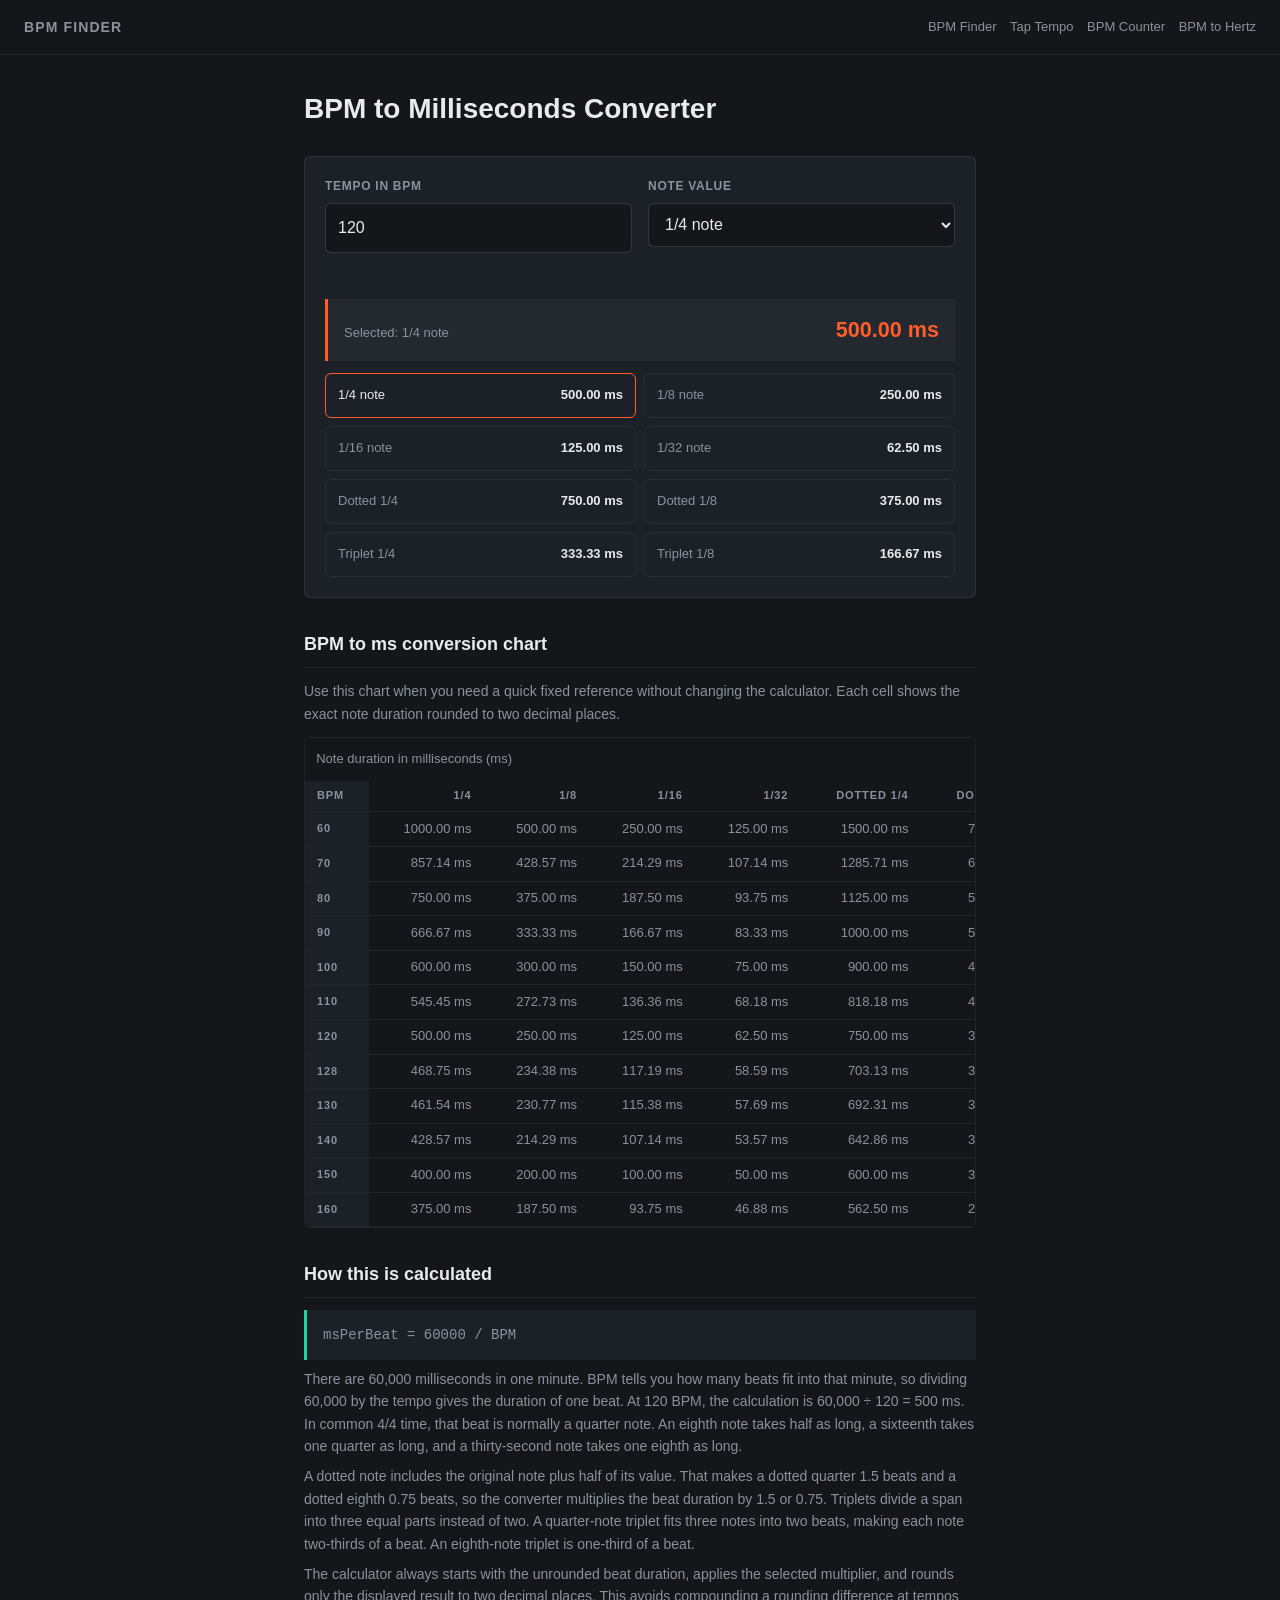
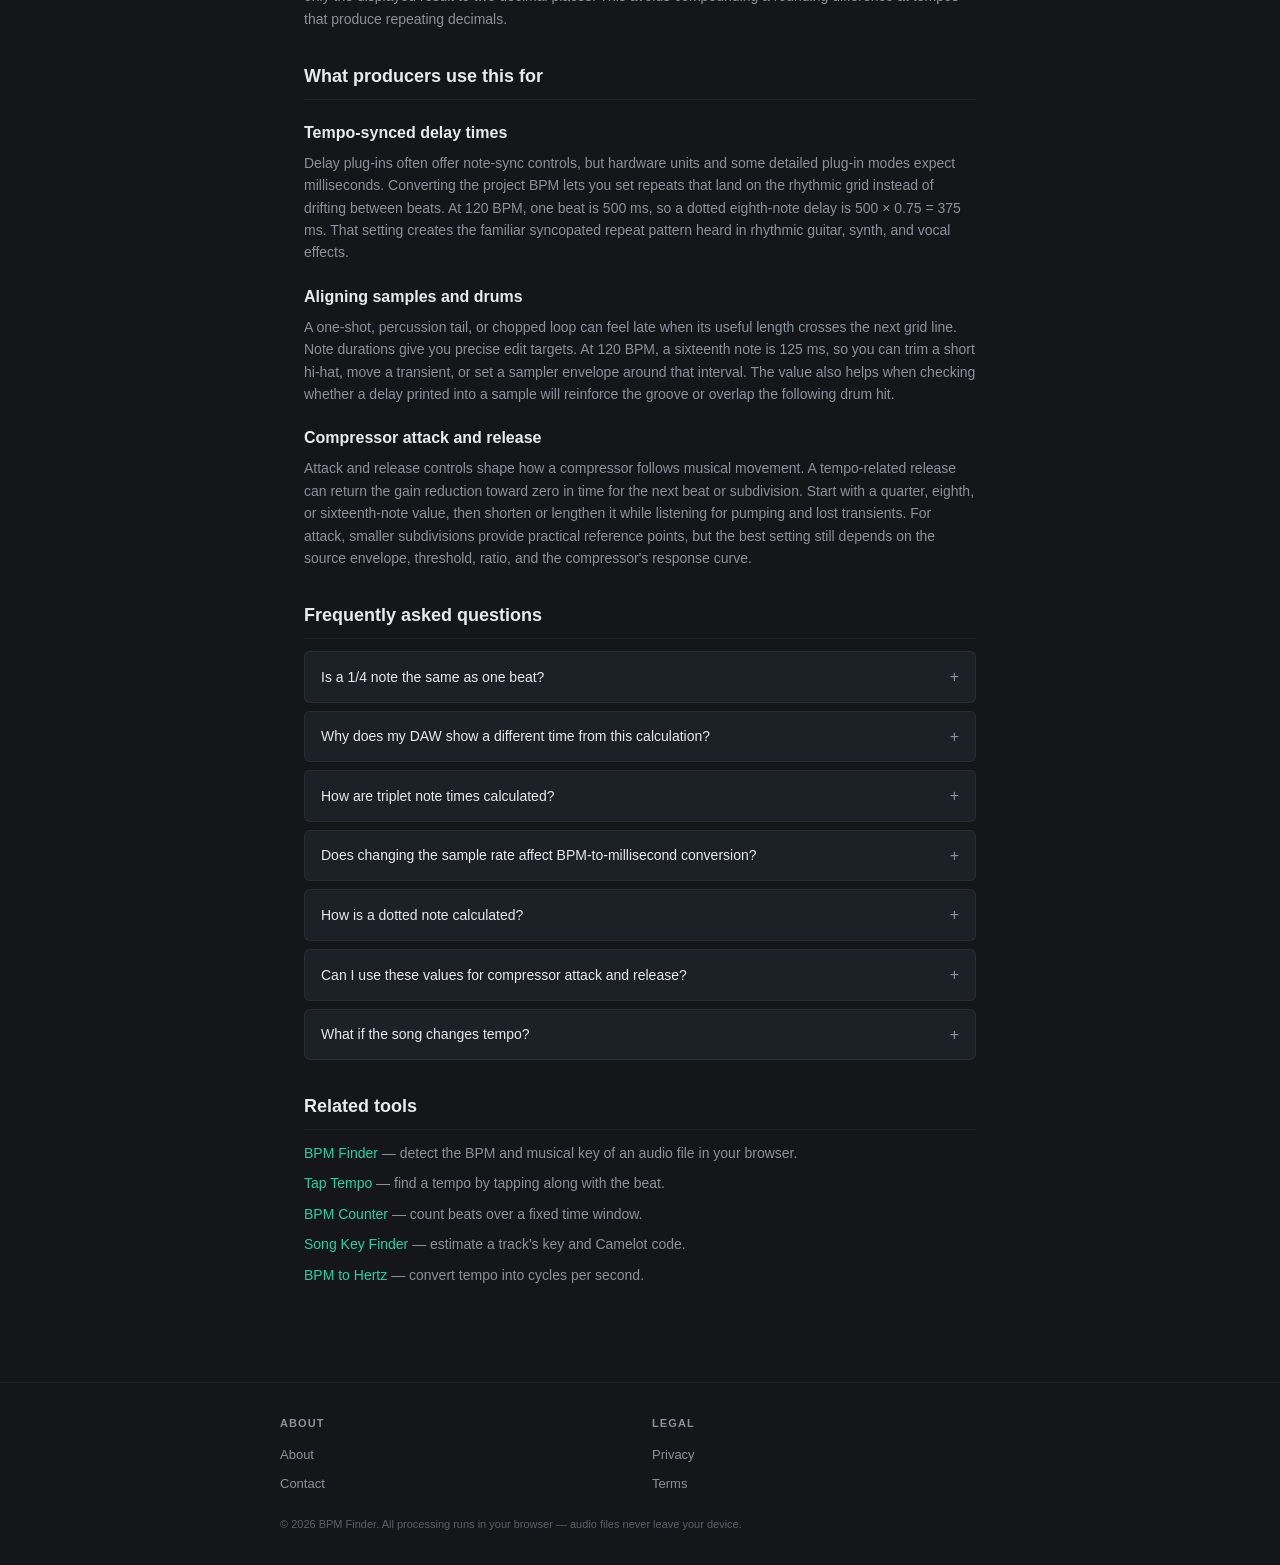
==== commit 71acb311: "Link tempo converters from related tools and navigation" ====
--- a/bpm-to-milliseconds/index.html
+++ b/bpm-to-milliseconds/index.html
@@ -339,6 +339,7 @@
     <a href="/">BPM Finder</a>
     <a href="/tap-tempo/">Tap Tempo</a>
     <a href="/bpm-counter/">BPM Counter</a>
+    <a href="/bpm-to-hertz/">BPM to Hertz</a>
   </nav>
 </header>
 
